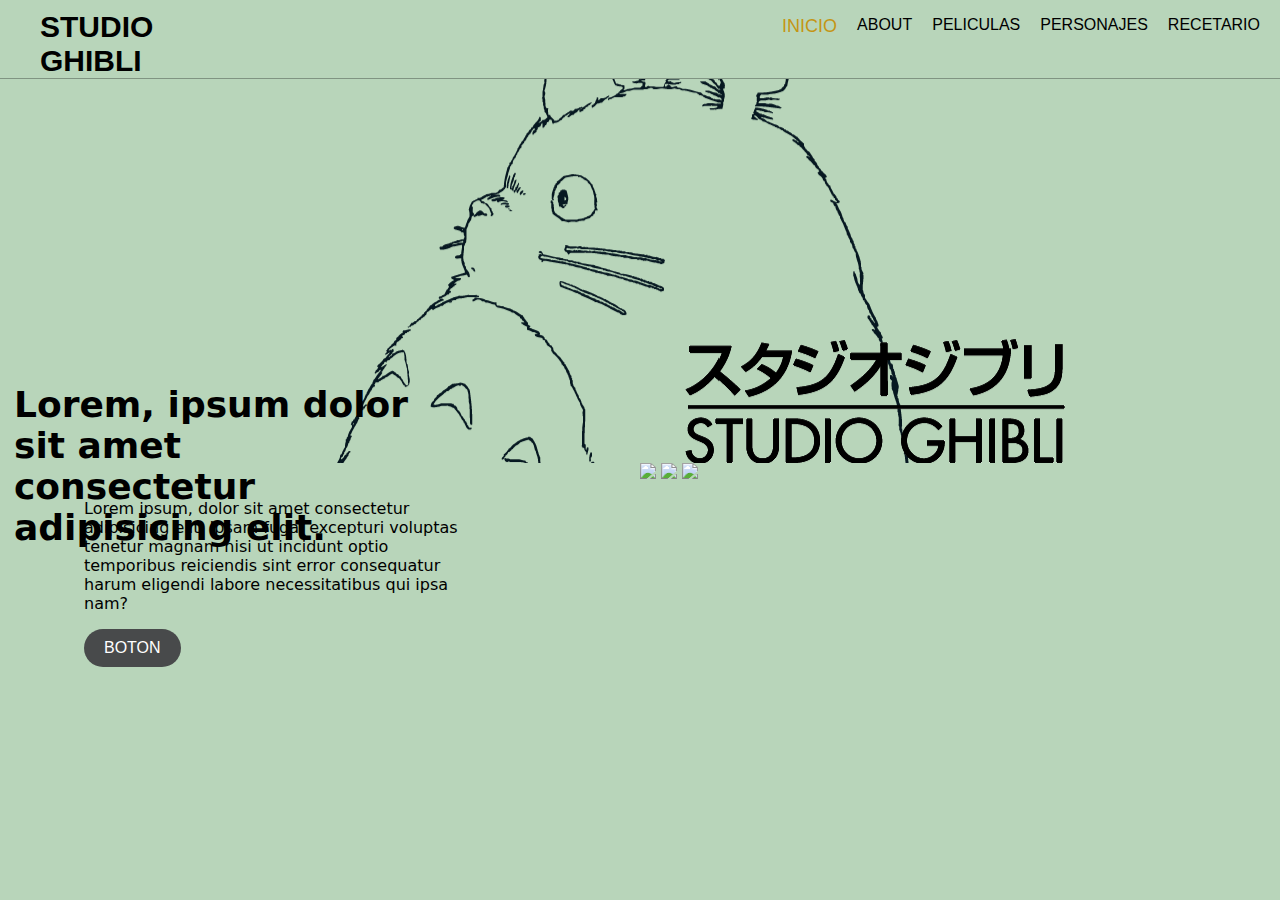
==== index.html @ 03f5f879 "se agrega icono del navegador" ====
<!DOCTYPE html>
<html lang="en">
<head>
    <meta charset="UTF-8">
    <meta name="viewport" content="width=device-width, initial-scale=1.0">
    <title>Studio Ghibli webside</title>
    <link rel="icon" href="img/icono.ico" type="image/png">
    <link rel="stylesheet" href="css/style.css">
    <link rel="stylesheet" href="css/nav-style.css">
    <link rel="stylesheet" href="css/index-style.css">
</head>
<body>
    <!---navbar-->
    <header class="header">
        <nav class="nav">
            <a href="index.html" class="logo nav-link">STUDIO GHIBLI</a>
            <ul class="nav-menu">
                <li class="nav-menu-item"><a href="index.html" class="nav-menu-link nav-link" id="current">Inicio</a></li>
                <li class="nav-menu-item"><a href="about.html" class="nav-menu-link nav-link">About</a></li>
                <li class="nav-menu-item"><a href="movies.html" class="nav-menu-link nav-link">Peliculas</a></li>
                <li class="nav-menu-item"><a href="characters.html" class="nav-menu-link nav-link">Personajes</a></li>
                <li class="nav-menu-item"><a href="recipe_book.html" class="nav-menu-link nav-link">Recetario</a></li>
            </ul>
        </nav>
    </header>

    <main>
        <div class="containerSecundary">
            <div class="description">
                <div class="card">
                    <p>Lorem ipsum, dolor sit amet consectetur adipisicing elit. Ipsam fuga, excepturi voluptas tenetur magnam nisi ut incidunt optio temporibus reiciendis sint error consequatur harum eligendi labore necessitatibus qui ipsa nam?</p>
                    <button class="btn">Boton</button>
                </div>
            </div>
            <div class="images">
                <img src="#">
                <img src="#">
                <img src="#">
            </div>
        </div>
        <div class="title">
            <h1 id="moved-title">Lorem, ipsum dolor sit amet consectetur adipisicing elit.</h1>
        </div>
    </main>
    <script src="js/navigation.js"></script>
</body>
</html>
---- css/style.css ----
/*
Estilos globales para todo el sitio webs.
*/
header{
    text-align: left;
    color: #31241E;
    font-family: system-ui, -apple-system, BlinkMacSystemFont, 'Segoe UI', Roboto, Oxygen, Ubuntu, Cantarell, 'Open Sans', 'Helvetica Neue', sans-serif;
    
}

body {
    background-color: #f3ebeb;
    font-family: system-ui, -apple-system, BlinkMacSystemFont, 'Segoe UI', Roboto, Oxygen, Ubuntu, Cantarell, 'Open Sans', 'Helvetica Neue', sans-serif;
}

.btn {
    font-size: 16px; /* Tamaño de fuente mayor */
    text-transform: uppercase; /* Letras en mayúscula */
    border-radius: 20px; /* Bordeado circular */
    padding: 10px 20px; /* Espacio interno del botón */
    border: none; /* Elimina el borde */
    background-color: #b5b7b9; /* Color de fondo del botón */
    color: #fff; /* Color del texto */
}

.btn:hover {
    background-color: #909294; /* Cambia el color de fondo al pasar el mouse sobre el botón */
}

.btn:active {
    background-color: #3d3e3f; /* Cambia el color de fondo cuando se hace clic en el botón */
}
---- css/nav-style.css ----
.header {
    font-family: 'Montserrat', sans-serif;
    display: flex;
    justify-content: space-between;
    align-items: center;
    border-bottom: 1px solid rgba(0, 0, 0, 0.3);
}
.logo-img {
    width: 50px;
    height: 50px;
}

.nav {
    display: flex;
    margin: 0 auto;
}

.nav-link {
    color: black;
    text-decoration: none;
}


.logo {
    font-size: 30px;
    font-weight: bold;
    padding: 0 40px;
    margin-top: 10px;
    margin-right: 17em;
}

.nav-menu {
    display: flex;
    list-style: none;
    padding: 0;
}

.nav-menu-item {
    margin-right: 20px;
    text-transform: uppercase;
}

.nav-menu-link {
    text-decoration: none;
    color: black;
}

.nav-menu-link:hover, .nav-menu-link:active {
    background-color: rgba(0, 0, 0, 0.05);
    transition: 0.5s;
    font-size: 1.2em;
}

.active {
    font-size: 18px;
    color: #c49515;
}
---- css/index-style.css ----
/*
Estilos globales para todo el sitio webs.
*/
header{
    background-color: #B8D5BA;
}

body {
    background-color: #B8D5BA;
    margin: 0;
    padding: 0;
    background-image: url(../img/Studio_Ghibli_logo.svg.png);
    background-position: 80% 160%;
    background-repeat: no-repeat;
}

.title {
    font-size: large;
    position: absolute;
    top: 40%;
    left: 5%;
    transform: translateX(-50px);
    max-width: 400px;
}

.containerSecundary {
    display: flex;
    margin-top: 30%;
    background-color: #B8D5BA;
}

.description {
    flex: 1;
}

.images {
    flex: 1;
}

.card {
    padding: 20px; 
    max-width: 400px;
    margin-bottom: 20px;
    margin-left: 10%;
}

.btn {
    background-color: #484a4b; /* Color de fondo del botón */
}

.btn:hover {
    background-color: #909294; /* Cambia el color de fondo al pasar el mouse sobre el botón */
}

.btn:active {
    background-color: #606263; /* Cambia el color de fondo cuando se hace clic en el botón */
}
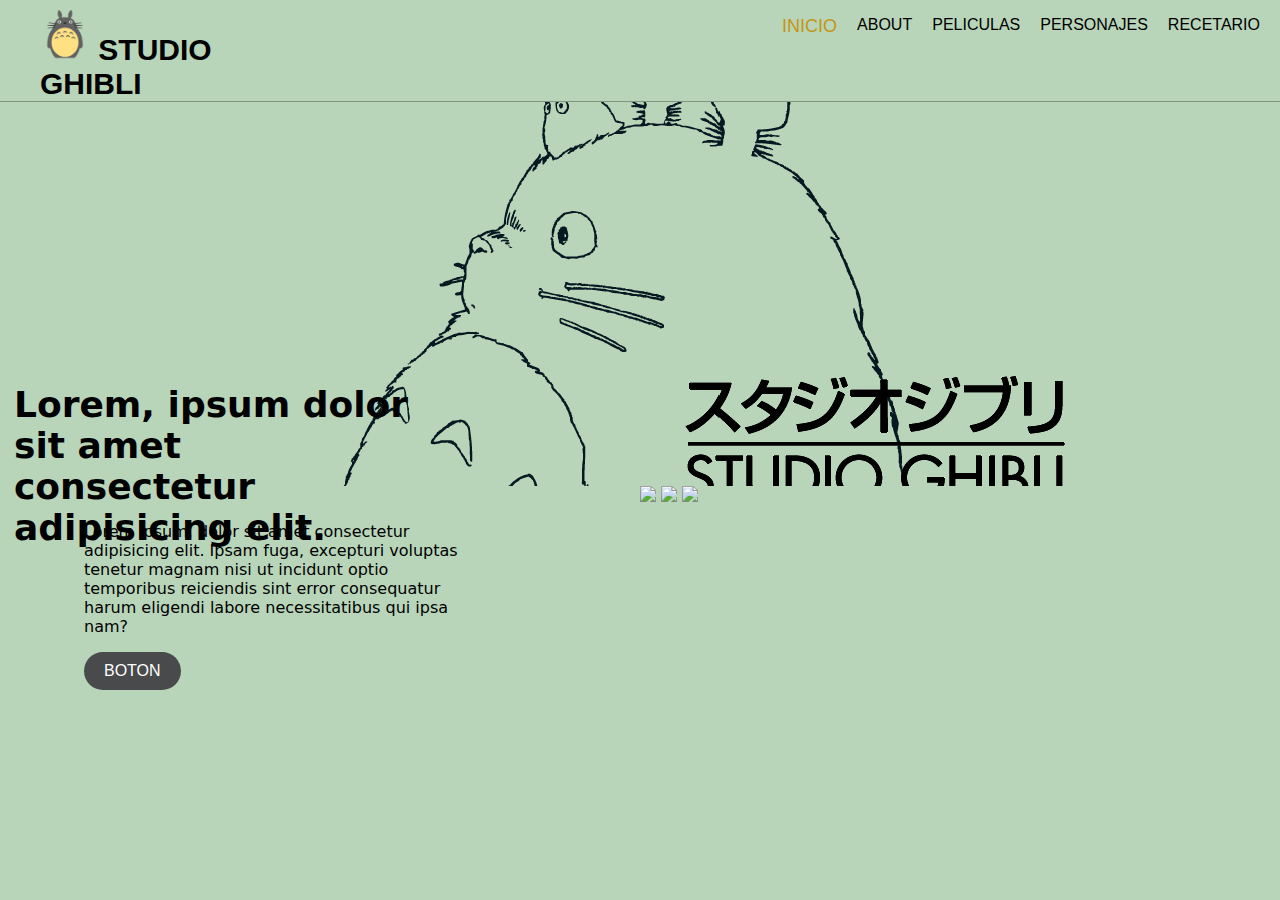
==== commit 4a551d87: "Merge pull request #4 from NahuelMorena/development" ====
--- a/index.html
+++ b/index.html
@@ -13,7 +13,10 @@
     <!---navbar-->
     <header class="header">
         <nav class="nav">
-            <a href="index.html" class="logo nav-link">STUDIO GHIBLI</a>
+             <a href="./index.html" class="logo nav-link">
+                 <img src="./img/icons8-totoro-480.png" alt="Imagen logo" class="logo-img">
+                STUDIO GHIBLI
+             </a>
             <ul class="nav-menu">
                 <li class="nav-menu-item"><a href="index.html" class="nav-menu-link nav-link" id="current">Inicio</a></li>
                 <li class="nav-menu-item"><a href="about.html" class="nav-menu-link nav-link">About</a></li>
@@ -44,4 +47,4 @@
     </main>
     <script src="js/navigation.js"></script>
 </body>
-</html>+</html>
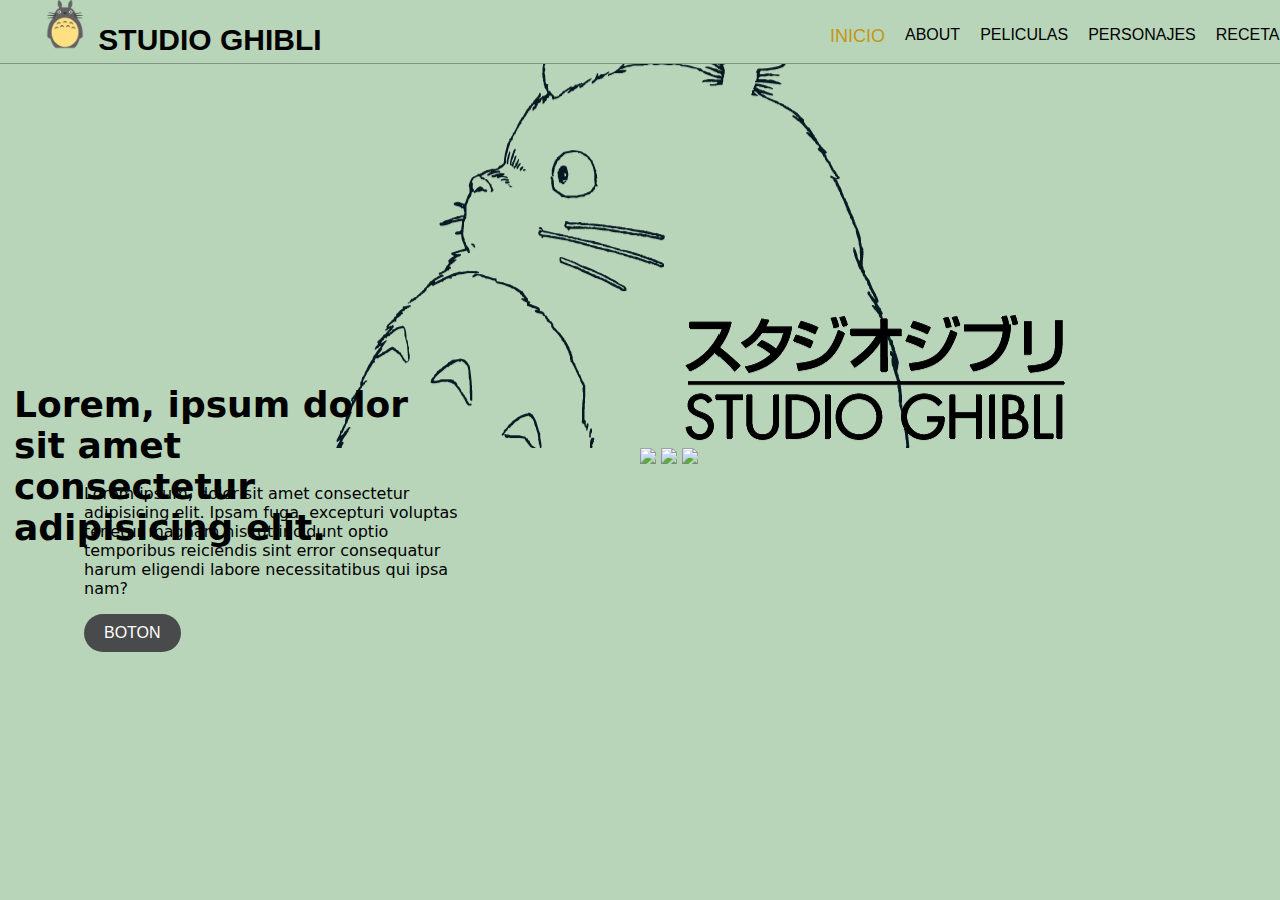
==== commit 8619c2f9: "actualización en navbar" ====
--- a/index.html
+++ b/index.html
@@ -11,21 +11,7 @@
 </head>
 <body>
     <!---navbar-->
-    <header class="header">
-        <nav class="nav">
-             <a href="./index.html" class="logo nav-link">
-                 <img src="./img/icons8-totoro-480.png" alt="Imagen logo" class="logo-img">
-                STUDIO GHIBLI
-             </a>
-            <ul class="nav-menu">
-                <li class="nav-menu-item"><a href="index.html" class="nav-menu-link nav-link" id="current">Inicio</a></li>
-                <li class="nav-menu-item"><a href="about.html" class="nav-menu-link nav-link">About</a></li>
-                <li class="nav-menu-item"><a href="movies.html" class="nav-menu-link nav-link">Peliculas</a></li>
-                <li class="nav-menu-item"><a href="characters.html" class="nav-menu-link nav-link">Personajes</a></li>
-                <li class="nav-menu-item"><a href="recipe_book.html" class="nav-menu-link nav-link">Recetario</a></li>
-            </ul>
-        </nav>
-    </header>
+    <div id="navbarContainer"></div>
 
     <main>
         <div class="containerSecundary">
--- a/css/style.css
+++ b/css/style.css
@@ -29,4 +29,13 @@
 
 .btn:active {
     background-color: #3d3e3f; /* Cambia el color de fondo cuando se hace clic en el botón */
+}
+
+.imagen-pelicula{
+    height: 500px;
+    width: 600px;
+}
+
+#body-seccion-peliculas{
+    
 }--- a/css/nav-style.css
+++ b/css/nav-style.css
@@ -25,8 +25,8 @@
     font-size: 30px;
     font-weight: bold;
     padding: 0 40px;
-    margin-top: 10px;
-    margin-right: 17em;
+    margin-right: 15em;
+    width: 300px;
 }
 
 .nav-menu {
@@ -37,6 +37,7 @@
 
 .nav-menu-item {
     margin-right: 20px;
+    margin-top: 10px;
     text-transform: uppercase;
 }
 
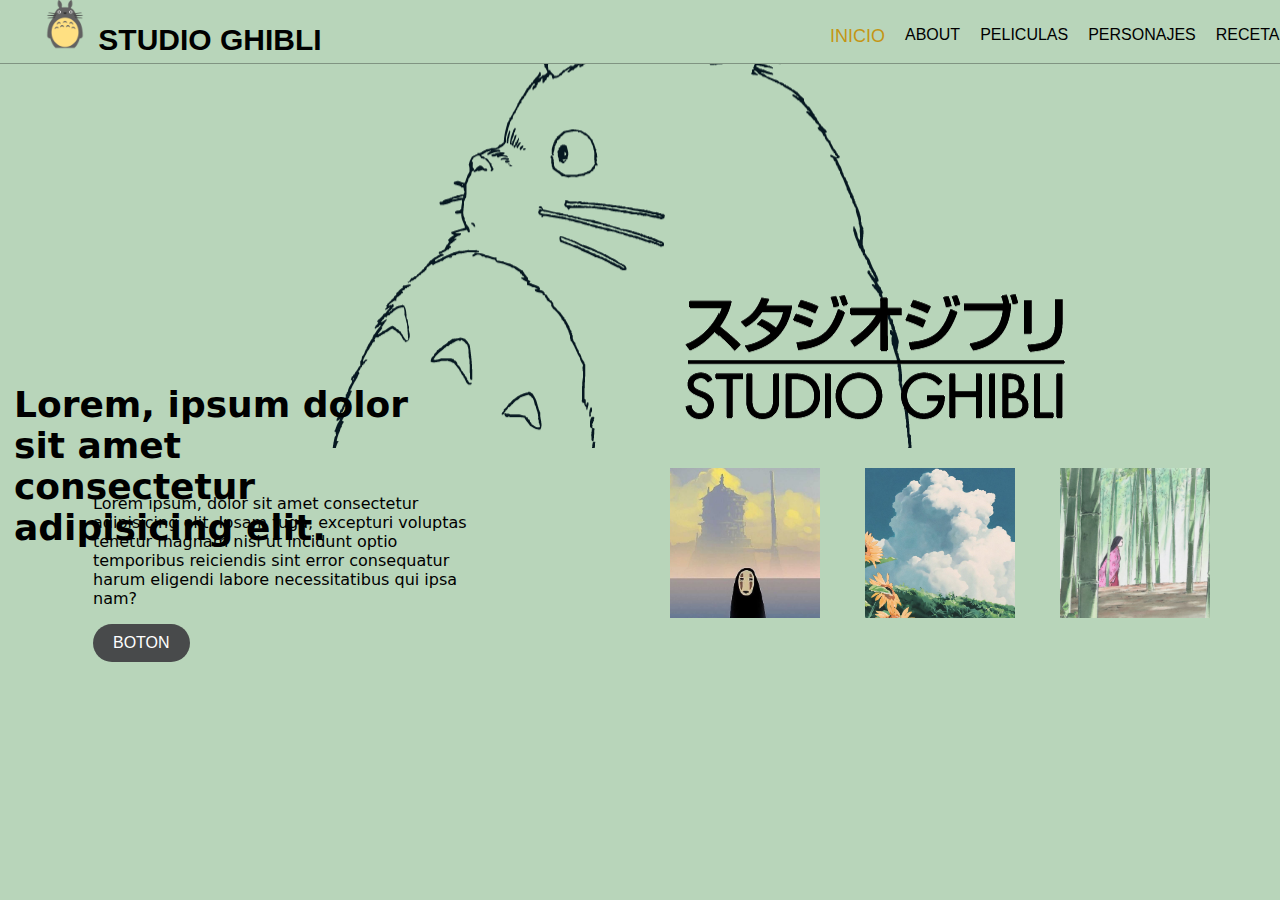
==== commit 0be0150d: "agrego mas imagenes en index" ====
--- a/index.html
+++ b/index.html
@@ -22,9 +22,9 @@
                 </div>
             </div>
             <div class="images">
-                <img src="#">
-                <img src="#">
-                <img src="#">
+                <img src="./img/index/img1-index.jpg">
+                <img src="./img/index/img2-index.jpg">
+                <img src="./img/index/img3-index.jpg">
             </div>
         </div>
         <div class="title">
--- a/css/index-style.css
+++ b/css/index-style.css
@@ -10,7 +10,7 @@
     margin: 0;
     padding: 0;
     background-image: url(../img/Studio_Ghibli_logo.svg.png);
-    background-position: 80% 160%;
+    background-position: 80% 220%;
     background-repeat: no-repeat;
 }
 
@@ -31,10 +31,26 @@
 
 .description {
     flex: 1;
+    padding: 10px;
 }
 
 .images {
     flex: 1;
+    flex-wrap: wrap;
+    justify-content: space-around;
+    align-items: center;
+}
+
+.images img {
+    width: 150px;
+    height: 150px;
+    object-fit: cover;
+    margin: 20px;
+    transition: transform 0.3s ease;
+}
+
+.images img:hover {
+    transform: scale(1.1);
 }
 
 .card {
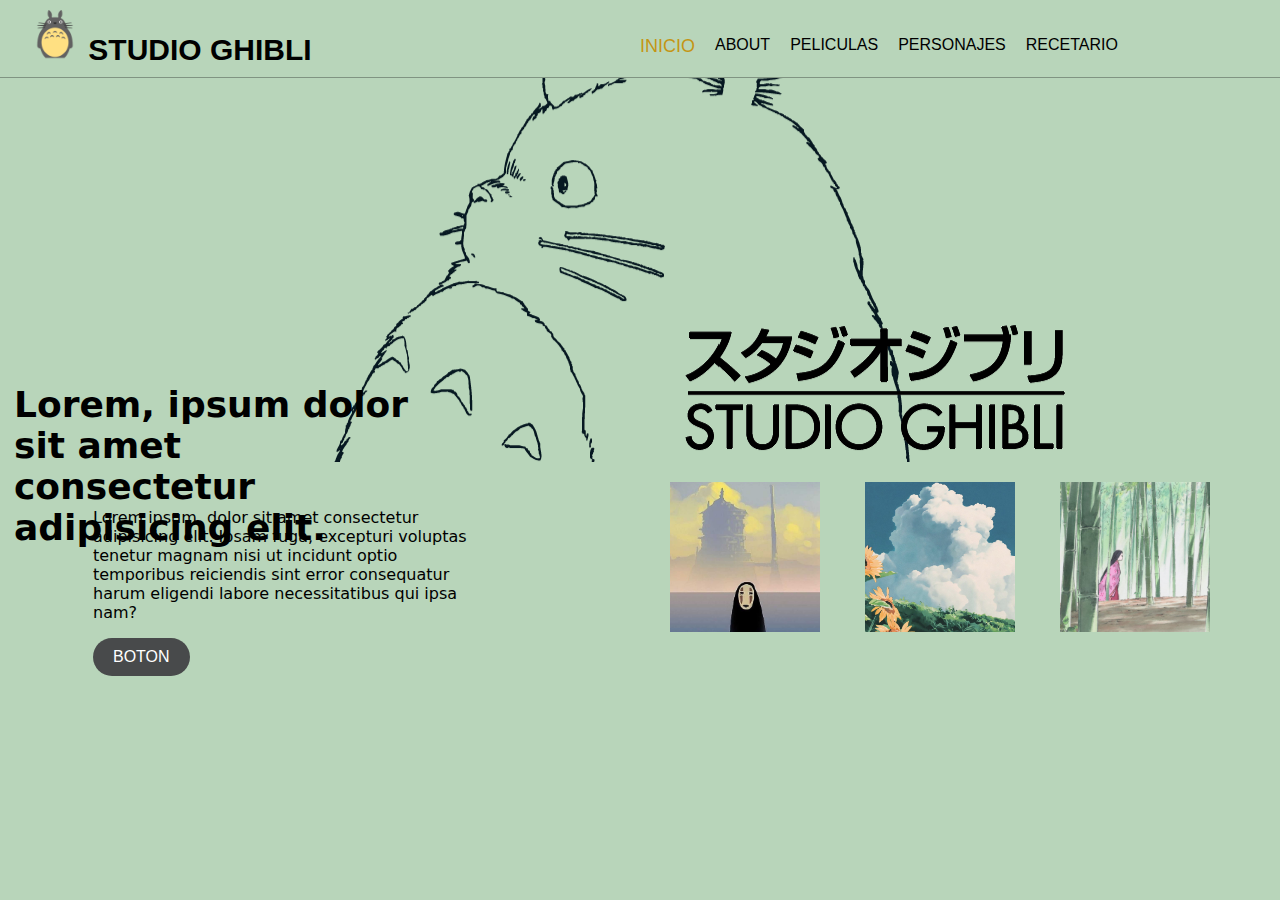
==== commit c2713a12: "index responsive" ====
--- a/index.html
+++ b/index.html
@@ -14,6 +14,9 @@
     <div id="navbarContainer"></div>
 
     <main>
+        <div class="title">
+            <h1 id="moved-title">Lorem, ipsum dolor sit amet consectetur adipisicing elit.</h1>
+        </div>
         <div class="containerSecundary">
             <div class="description">
                 <div class="card">
@@ -27,9 +30,6 @@
                 <img src="./img/index/img3-index.jpg">
             </div>
         </div>
-        <div class="title">
-            <h1 id="moved-title">Lorem, ipsum dolor sit amet consectetur adipisicing elit.</h1>
-        </div>
     </main>
     <script src="js/navigation.js"></script>
 </body>
--- a/css/style.css
+++ b/css/style.css
@@ -31,11 +31,4 @@
     background-color: #3d3e3f; /* Cambia el color de fondo cuando se hace clic en el botón */
 }
 
-.imagen-pelicula{
-    height: 500px;
-    width: 600px;
-}
 
-#body-seccion-peliculas{
-    
-}--- a/css/nav-style.css
+++ b/css/nav-style.css
@@ -4,6 +4,7 @@
     justify-content: space-between;
     align-items: center;
     border-bottom: 1px solid rgba(0, 0, 0, 0.3);
+    padding: 10px;
 }
 .logo-img {
     width: 50px;
@@ -12,7 +13,7 @@
 
 .nav {
     display: flex;
-    margin: 0 auto;
+    margin: 0;
 }
 
 .nav-link {
@@ -24,15 +25,15 @@
 .logo {
     font-size: 30px;
     font-weight: bold;
-    padding: 0 40px;
-    margin-right: 15em;
-    width: 300px;
+    padding: 0 20px;
 }
 
 .nav-menu {
+    position: absolute;
     display: flex;
     list-style: none;
     padding: 0;
+    left: 50%;
 }
 
 .nav-menu-item {
@@ -56,3 +57,71 @@
     font-size: 18px;
     color: #c49515;
 }
+
+/* Estilos para el menú hamburguesa */
+.hamburger-menu {
+    display: none;
+}
+
+@media screen and (max-width: 980px){
+    .nav-menu {
+        left: 45%;
+    }
+}
+
+@media screen and (max-width: 883px) {
+
+    .nav-menu {
+        display: none; 
+    }
+
+    .hamburger-menu {
+        display: block;
+        position: absolute;
+        font-size: 20px;
+        background: none;
+        border: none;
+        cursor: pointer;
+        padding: 10px;
+        border-radius: 10px;
+        margin-top: 10px;
+        border: 1px solid rgb(121, 119, 119);
+        background-color: #9fc0a2;
+        left: 90%;
+    }
+
+    .hamburger-menu:hover {
+        background-color: #8aa78c;
+    }
+
+    .hamburger-menu:active {
+        background-color: #788a79;
+    }
+
+    .nav-menu.show {
+        display: block;
+        position: fixed; /* Fijar la posición en la ventana del navegador */
+        top: 25%; /* Centrar verticalmente */
+        left: 80%; /* Centrar horizontalmente */
+        transform: translate(-50%, -50%); /* Centrar respecto al centro */
+        background-color: rgba(255, 255, 255, 0.9); /* Fondo semitransparente */
+        padding: 20px;
+        border-radius: 10px;
+        box-shadow: 0 0 10px rgba(0, 0, 0, 0.2); /* Sombra */
+        z-index: 999; 
+    }
+
+    .nav {
+        display: flex;
+        justify-content: space-between;
+        align-items: flex-start;
+    }
+
+    .logo {
+        margin-right: 0;
+    }
+
+    .nav-menu-item {
+        margin:10px 0;
+    }
+}--- a/css/index-style.css
+++ b/css/index-style.css
@@ -70,4 +70,48 @@
 
 .btn:active {
     background-color: #606263; /* Cambia el color de fondo cuando se hace clic en el botón */
+}
+
+@media screen and (max-width: 1000px) { 
+    .title {
+        display: none;
+    }
+}    
+
+@media screen and (max-width: 810px) { 
+    .title {
+        display: none;
+    }
+
+    body {
+        background-position: 50% 230%;
+    }
+
+    .containerSecundary {
+        display: flex;
+        flex-direction: column;
+        max-width: 100%;
+        overflow-x: hidden;
+    }
+    /* Estilos para la descripción y las imágenes */
+    .description, .images {
+        width: 100%;
+    }
+    /* Estilo opcional para el botón */
+    .btn {
+        margin-top: 10px; /* Espacio entre el texto y el botón */
+    }
+}    
+
+
+@media screen and (max-width: 600px) {
+    .images img {
+        width: calc(100% - 40px); /* Resta el doble del margen para que ocupe todo el ancho de la pantalla */
+        height: auto; /* Permite que la altura se ajuste automáticamente manteniendo la proporción */
+    }
+
+    body {
+        background-position: 50% 60%;
+        background-repeat:repeat;
+    }
 }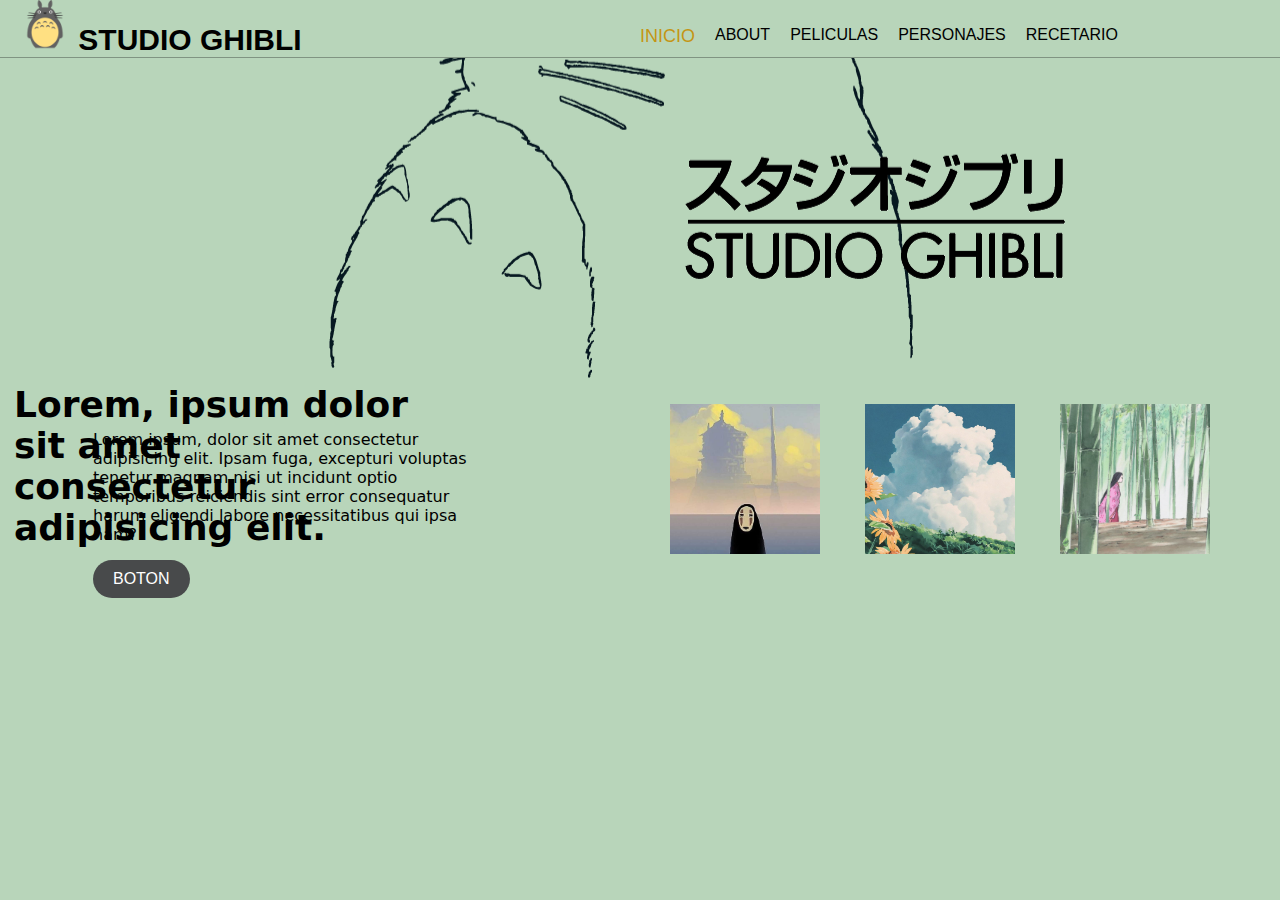
==== commit 2d950d7e: "11 de mayo a las 12:36hs" ====
--- a/index.html
+++ b/index.html
@@ -10,6 +10,7 @@
     <link rel="stylesheet" href="css/index-style.css">
 </head>
 <body>
+    
     <!---navbar-->
     <div id="navbarContainer"></div>
 
--- a/css/style.css
+++ b/css/style.css
@@ -10,6 +10,7 @@
 
 body {
     background-color: #f3ebeb;
+    margin-top: 80px;
     font-family: system-ui, -apple-system, BlinkMacSystemFont, 'Segoe UI', Roboto, Oxygen, Ubuntu, Cantarell, 'Open Sans', 'Helvetica Neue', sans-serif;
 }
 
@@ -32,3 +33,13 @@
 }
 
 
+/*
+.encabezado{
+    position: fixed;
+    top: 0;
+    width: 100%;
+    background-color: #b8d5ba;
+    padding: 0;
+} Estilo del encabezado de la pagina
+*/
+
--- a/css/nav-style.css
+++ b/css/nav-style.css
@@ -4,7 +4,12 @@
     justify-content: space-between;
     align-items: center;
     border-bottom: 1px solid rgba(0, 0, 0, 0.3);
-    padding: 10px;
+    padding: 0 ;
+    position: fixed;
+    top: 0;
+    width: 100%;
+    background-color: #b8d5ba;
+
 }
 .logo-img {
     width: 50px;
--- a/css/index-style.css
+++ b/css/index-style.css
@@ -3,6 +3,7 @@
 */
 header{
     background-color: #B8D5BA;
+    
 }
 
 body {
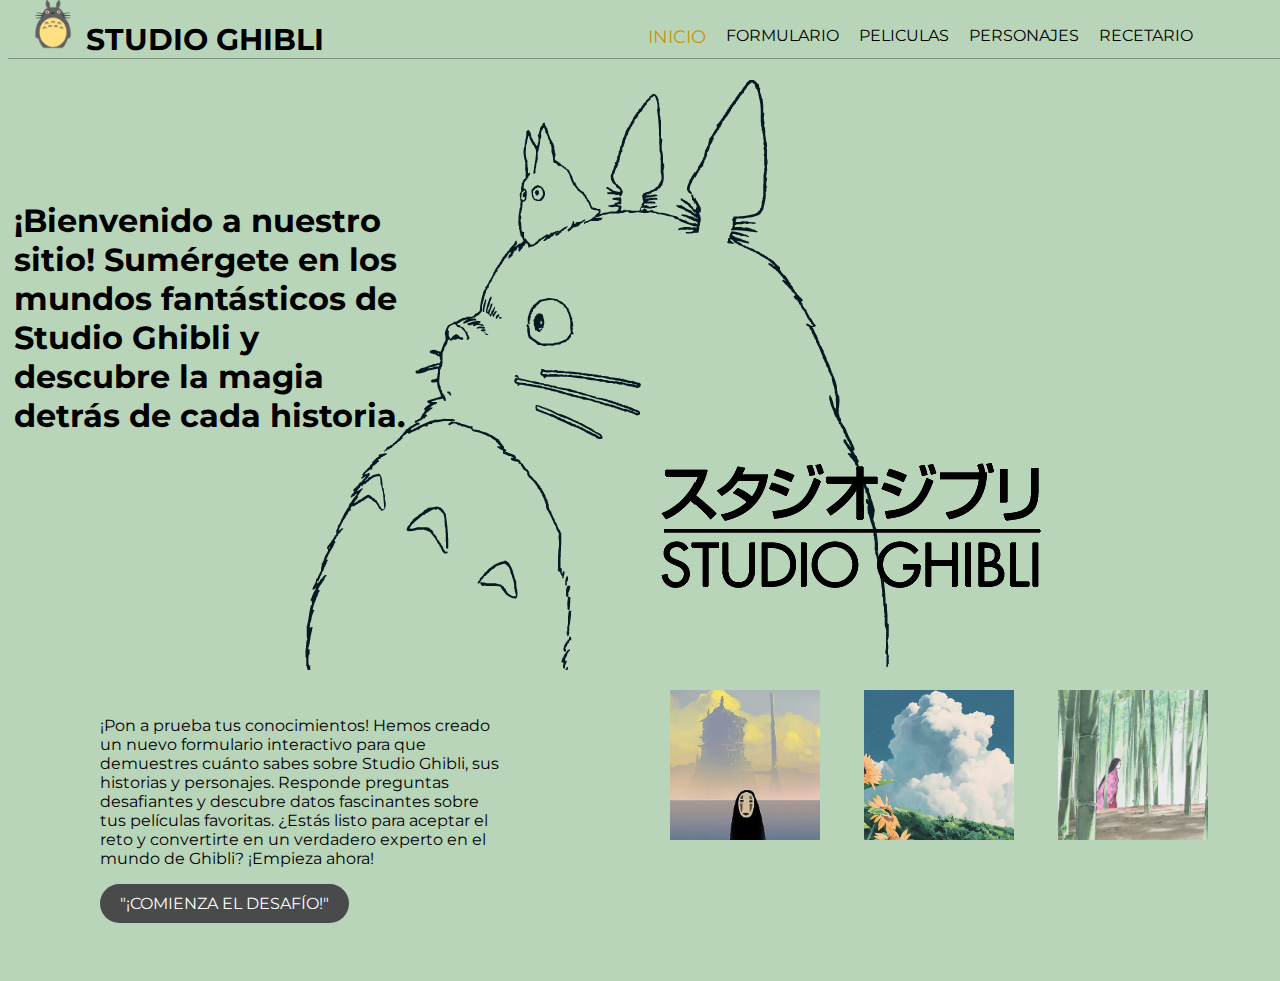
==== commit 1455894e: "mejorando el diseño" ====
--- a/index.html
+++ b/index.html
@@ -5,6 +5,8 @@
     <meta name="viewport" content="width=device-width, initial-scale=1.0">
     <title>Studio Ghibli webside</title>
     <link rel="icon" href="img/icono.ico" type="image/png">
+    <link href='https://fonts.googleapis.com/css?family=Poppins' rel='stylesheet'>
+    <link href='https://fonts.googleapis.com/css?family=Montserrat' rel='stylesheet'>
     <link rel="stylesheet" href="css/style.css">
     <link rel="stylesheet" href="css/nav-style.css">
     <link rel="stylesheet" href="css/index-style.css">
@@ -13,16 +15,16 @@
     
     <!---navbar-->
     <div id="navbarContainer"></div>
-
+    <div class="image"></div>
     <main>
         <div class="title">
-            <h1 id="moved-title">Lorem, ipsum dolor sit amet consectetur adipisicing elit.</h1>
+            <h1 id="moved-title">¡Bienvenido a nuestro sitio! Sumérgete en los mundos fantásticos de Studio Ghibli y descubre la magia detrás de cada historia.</h1>
         </div>
         <div class="containerSecundary">
             <div class="description">
                 <div class="card">
-                    <p>Lorem ipsum, dolor sit amet consectetur adipisicing elit. Ipsam fuga, excepturi voluptas tenetur magnam nisi ut incidunt optio temporibus reiciendis sint error consequatur harum eligendi labore necessitatibus qui ipsa nam?</p>
-                    <button class="btn">Boton</button>
+                    <p>¡Pon a prueba tus conocimientos! Hemos creado un nuevo formulario interactivo para que demuestres cuánto sabes sobre Studio Ghibli, sus historias y personajes. Responde preguntas desafiantes y descubre datos fascinantes sobre tus películas favoritas. ¿Estás listo para aceptar el reto y convertirte en un verdadero experto en el mundo de Ghibli? ¡Empieza ahora!</p>
+                    <button class="btn" onclick="startChallenge()">"¡Comienza el desafío!"</button>
                 </div>
             </div>
             <div class="images">
@@ -33,5 +35,6 @@
         </div>
     </main>
     <script src="js/navigation.js"></script>
+    <script src="js/index.js"></script>
 </body>
 </html>
--- a/css/style.css
+++ b/css/style.css
@@ -1,17 +1,17 @@
 /*
 Estilos globales para todo el sitio webs.
 */
+* {
+    font-family: 'Montserrat', sans-serif;
+}
 header{
     text-align: left;
     color: #31241E;
-    font-family: system-ui, -apple-system, BlinkMacSystemFont, 'Segoe UI', Roboto, Oxygen, Ubuntu, Cantarell, 'Open Sans', 'Helvetica Neue', sans-serif;
-    
 }
 
 body {
     background-color: #f3ebeb;
     margin-top: 80px;
-    font-family: system-ui, -apple-system, BlinkMacSystemFont, 'Segoe UI', Roboto, Oxygen, Ubuntu, Cantarell, 'Open Sans', 'Helvetica Neue', sans-serif;
 }
 
 .btn {
@@ -20,7 +20,7 @@
     border-radius: 20px; /* Bordeado circular */
     padding: 10px 20px; /* Espacio interno del botón */
     border: none; /* Elimina el borde */
-    background-color: #b5b7b9; /* Color de fondo del botón */
+    background-color: #484a4b; /* Color de fondo del botón */
     color: #fff; /* Color del texto */
 }
 
@@ -29,10 +29,28 @@
 }
 
 .btn:active {
-    background-color: #3d3e3f; /* Cambia el color de fondo cuando se hace clic en el botón */
+    background-color: #606263; /* Cambia el color de fondo cuando se hace clic en el botón */
 }
 
-
+.titulo-paginas{
+    font-family: 'Montserrat', sans-serif;
+    color: #31241E;
+    font-style: italic;
+    text-align: center;
+}
+.imagen-titulo{
+    max-width: 70%;
+    padding: 0px;
+    height: auto;
+    display: block;
+    margin: 0 auto;
+    justify-content: center;
+}
+@media (max-width: 600px) {
+    .imagen-titulo{
+        max-width: 100%;
+    }
+}
 /*
 .encabezado{
     position: fixed;
--- a/css/nav-style.css
+++ b/css/nav-style.css
@@ -1,5 +1,4 @@
 .header {
-    font-family: 'Montserrat', sans-serif;
     display: flex;
     justify-content: space-between;
     align-items: center;
@@ -9,8 +8,9 @@
     top: 0;
     width: 100%;
     background-color: #b8d5ba;
+    z-index: 1000;
+}
 
-}
 .logo-img {
     width: 50px;
     height: 50px;
@@ -89,10 +89,10 @@
         cursor: pointer;
         padding: 10px;
         border-radius: 10px;
-        margin-top: 10px;
         border: 1px solid rgb(121, 119, 119);
         background-color: #9fc0a2;
         left: 90%;
+        top: 5px;
     }
 
     .hamburger-menu:hover {
--- a/css/index-style.css
+++ b/css/index-style.css
@@ -3,22 +3,23 @@
 */
 header{
     background-color: #B8D5BA;
-    
 }
 
 body {
     background-color: #B8D5BA;
-    margin: 0;
-    padding: 0;
-    background-image: url(../img/Studio_Ghibli_logo.svg.png);
-    background-position: 80% 220%;
-    background-repeat: no-repeat;
 }
 
+.image {
+    background-image: url(../img/Studio_Ghibli_logo.svg.png);
+    background-position: center center;
+    background-repeat: no-repeat;
+    height: 590px;
+}   
+
 .title {
-    font-size: large;
+    font-size: medium;
     position: absolute;
-    top: 40%;
+    top: 20%;
     left: 5%;
     transform: translateX(-50px);
     max-width: 400px;
@@ -26,7 +27,6 @@
 
 .containerSecundary {
     display: flex;
-    margin-top: 30%;
     background-color: #B8D5BA;
 }
 
@@ -61,19 +61,7 @@
     margin-left: 10%;
 }
 
-.btn {
-    background-color: #484a4b; /* Color de fondo del botón */
-}
-
-.btn:hover {
-    background-color: #909294; /* Cambia el color de fondo al pasar el mouse sobre el botón */
-}
-
-.btn:active {
-    background-color: #606263; /* Cambia el color de fondo cuando se hace clic en el botón */
-}
-
-@media screen and (max-width: 1000px) { 
+@media screen and (max-width: 1100px) { 
     .title {
         display: none;
     }
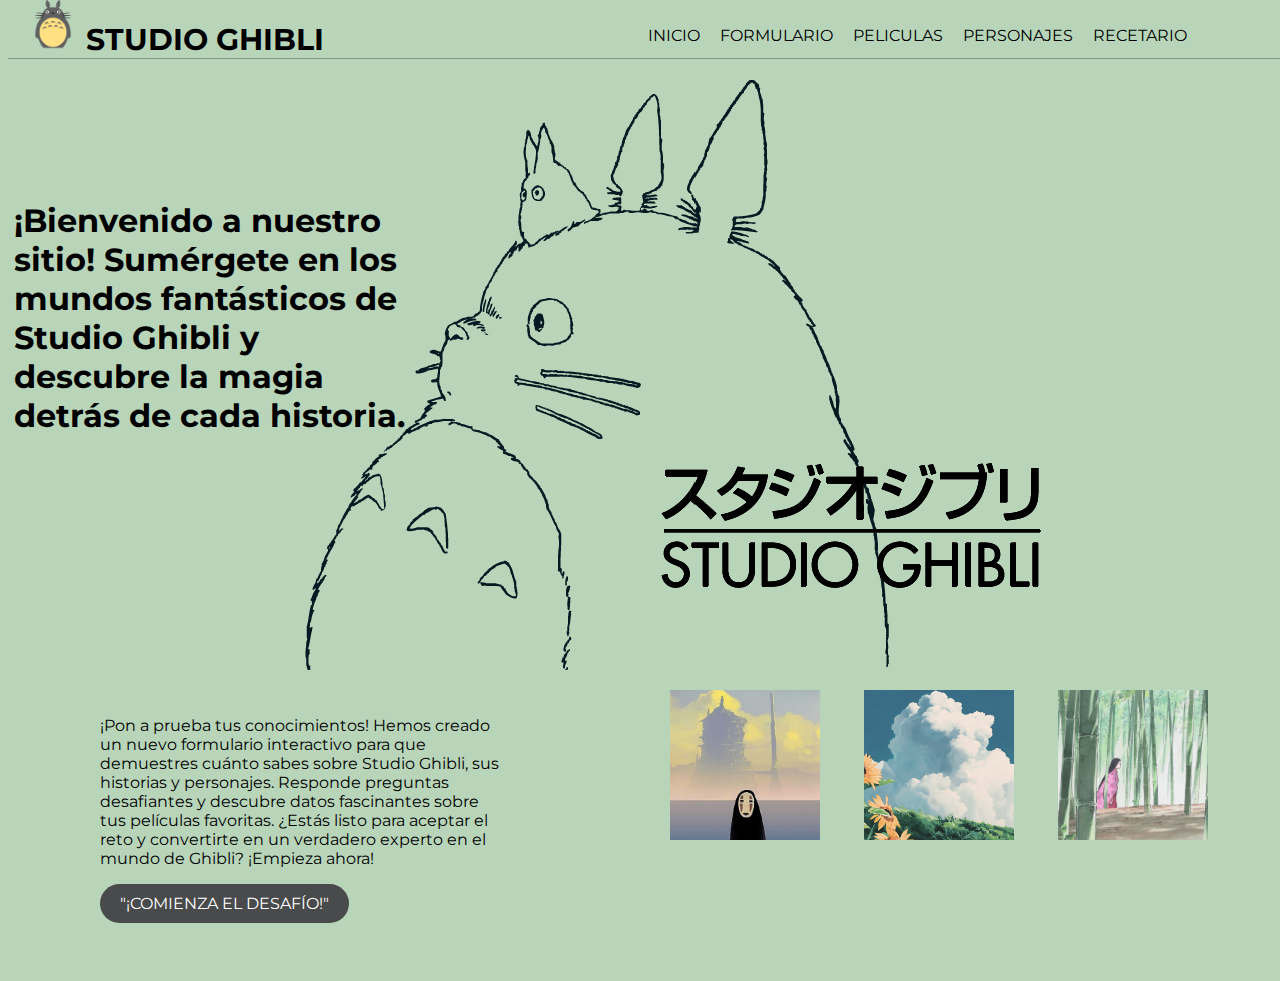
==== commit 48305b30: "solución de errores" ====
--- a/index.html
+++ b/index.html
@@ -28,9 +28,9 @@
                 </div>
             </div>
             <div class="images">
-                <img src="./img/index/img1-index.jpg">
-                <img src="./img/index/img2-index.jpg">
-                <img src="./img/index/img3-index.jpg">
+                <img src="./img/index/img1-index.jpg" alt="Imagen index 1">
+                <img src="./img/index/img2-index.jpg" alt="Imagen index 2">
+                <img src="./img/index/img3-index.jpg" alt="Imagen index 3">
             </div>
         </div>
     </main>
